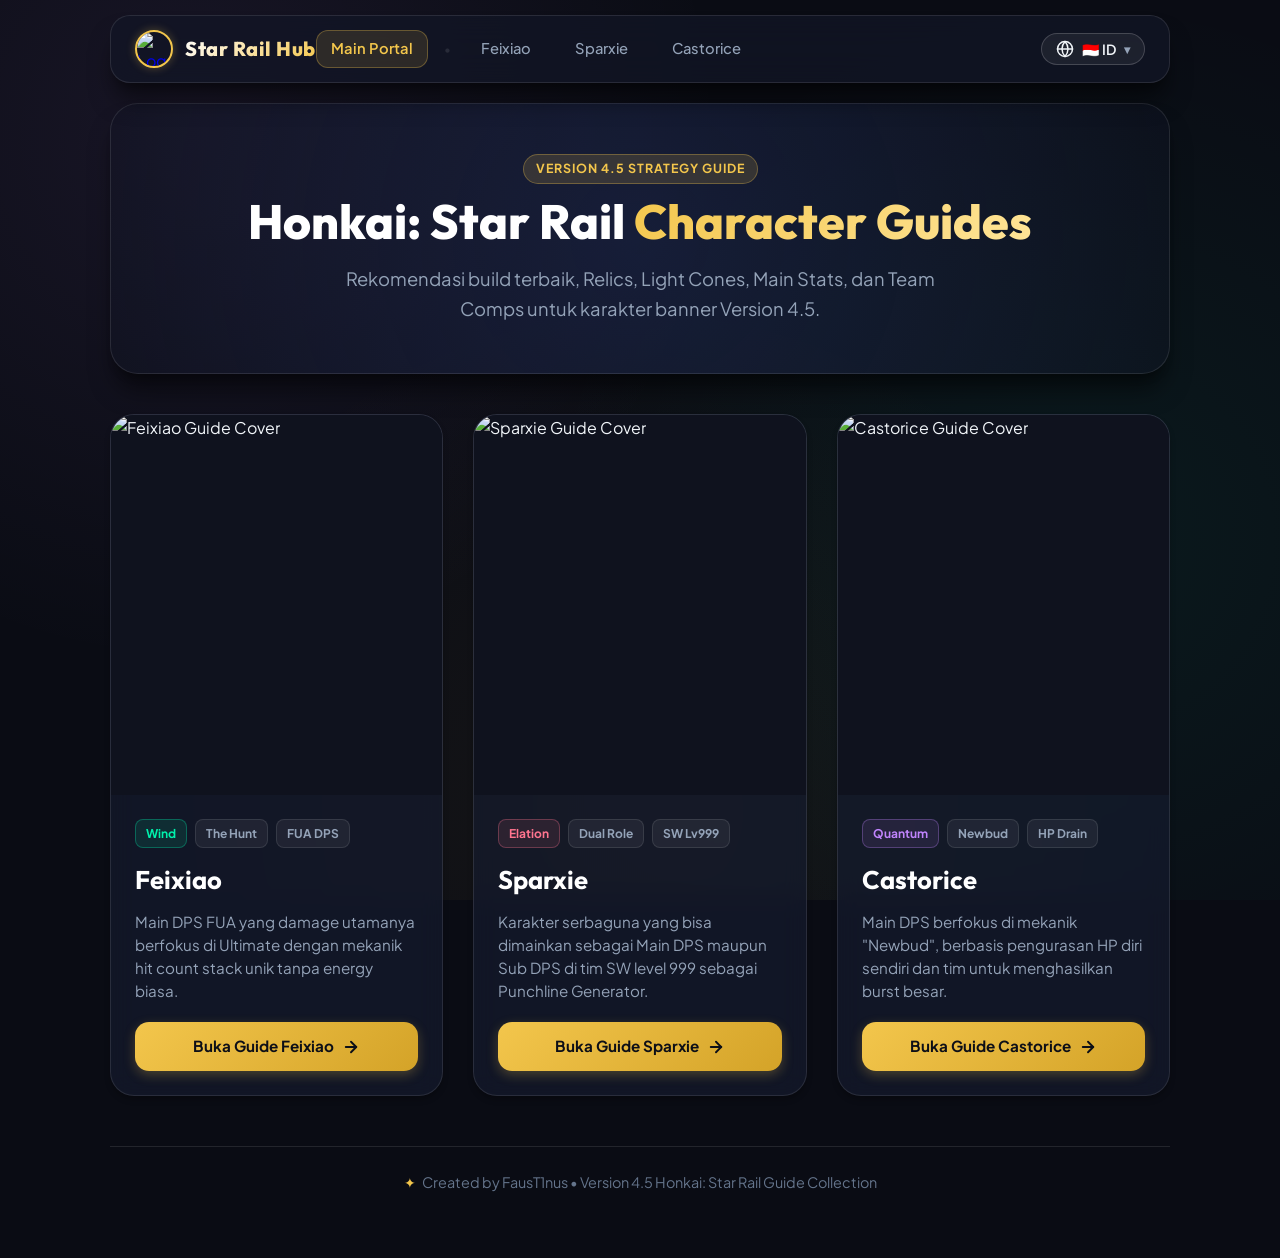
==== index.html @ 28f99902 "Change Languange ID/EN" ====
<!DOCTYPE html>
<html lang="id">
<head>
    <meta charset="UTF-8">
    <meta name="viewport" content="width=device-width, initial-scale=1.0">
    <link rel="icon" type="image/x-icon" href="Gambar/1050245295327416390.webp">
    <title>Star Rail Guide Hub - Version 4.5</title>
    <link rel="stylesheet" href="Char/style.css">
    <script src="Char/lang.js" defer></script>
</head>
<body>

    <div class="container">
        <!-- Header & Nav Bar -->
        <header>
            <div class="nav-bar">
                <a href="index.html" class="brand">
                    <img src="Gambar/1050245295327416390.webp" alt="Logo" class="brand-icon">
                    <span class="brand-title" data-i18n="brand_title">Star Rail Hub</span>
                </a>
                <nav>
                    <a href="index.html" class="active" data-i18n="nav_main">Main Portal</a>
                    <span class="nav-divider">•</span>
                    <a href="Char/Feixiao.html" data-i18n="nav_feixiao">Feixiao</a>
                    <a href="Char/Sparxie.html" data-i18n="nav_sparxie">Sparxie</a>
                    <a href="Char/Castorice.html" data-i18n="nav_castorice">Castorice</a>
                </nav>
            </div>
        </header>

        <!-- Main Hero Banner -->
        <div class="hero-banner">
            <span class="badge" data-i18n="main_badge">Version 4.5 Strategy Guide</span>
            <h1 data-i18n-html="main_hero_title">Honkai: Star Rail <span>Character Guides</span></h1>
            <p data-i18n="main_hero_desc">Rekomendasi build terbaik, Relics, Light Cones, Main Stats, dan Team Comps untuk karakter banner Version 4.5.</p>
        </div>

        <!-- Character Showcase Cards Grid -->
        <main>
            <div class="card-grid">
                <!-- Feixiao Card -->
                <div class="char-card">
                    <div class="char-card-img-wrap">
                        <img src="Gambar/Template Guide.png" alt="Feixiao Guide Cover">
                    </div>
                    <div class="char-card-content">
                        <div class="char-card-tags">
                            <span class="tag wind">Wind</span>
                            <span class="tag">The Hunt</span>
                            <span class="tag">FUA DPS</span>
                        </div>
                        <h2 class="char-card-title">Feixiao</h2>
                        <p class="char-card-desc" data-i18n="feixiao_card_desc">Main DPS FUA yang damage utamanya berfokus di Ultimate dengan mekanik hit count stack unik tanpa energy biasa.</p>
                        <a href="Char/Feixiao.html" class="btn-primary" data-i18n="feixiao_btn">
                            <span class="btn-text">Buka Guide Feixiao</span>
                            <svg width="18" height="18" viewBox="0 0 24 24" fill="none" stroke="currentColor" stroke-width="2.5" stroke-linecap="round" stroke-linejoin="round">
                                <line x1="5" y1="12" x2="19" y2="12"></line>
                                <polyline points="12 5 19 12 12 19"></polyline>
                            </svg>
                        </a>
                    </div>
                </div>

                <!-- Sparxie Card -->
                <div class="char-card">
                    <div class="char-card-img-wrap">
                        <img src="Gambar/a.Template Guide Cover.png" alt="Sparxie Guide Cover">
                    </div>
                    <div class="char-card-content">
                        <div class="char-card-tags">
                            <span class="tag elation">Elation</span>
                            <span class="tag">Dual Role</span>
                            <span class="tag">SW Lv999</span>
                        </div>
                        <h2 class="char-card-title">Sparxie</h2>
                        <p class="char-card-desc" data-i18n="sparxie_card_desc">Karakter serbaguna yang bisa dimainkan sebagai Main DPS maupun Sub DPS di tim SW level 999 sebagai Punchline Generator.</p>
                        <a href="Char/Sparxie.html" class="btn-primary" data-i18n="sparxie_btn">
                            <span class="btn-text">Buka Guide Sparxie</span>
                            <svg width="18" height="18" viewBox="0 0 24 24" fill="none" stroke="currentColor" stroke-width="2.5" stroke-linecap="round" stroke-linejoin="round">
                                <line x1="5" y1="12" x2="19" y2="12"></line>
                                <polyline points="12 5 19 12 12 19"></polyline>
                            </svg>
                        </a>
                    </div>
                </div>

                <!-- Castorice Card -->
                <div class="char-card">
                    <div class="char-card-img-wrap">
                        <img src="Gambar/cas.png" alt="Castorice Guide Cover">
                    </div>
                    <div class="char-card-content">
                        <div class="char-card-tags">
                            <span class="tag quantum">Quantum</span>
                            <span class="tag">Newbud</span>
                            <span class="tag">HP Drain</span>
                        </div>
                        <h2 class="char-card-title">Castorice</h2>
                        <p class="char-card-desc" data-i18n="castorice_card_desc">Main DPS berfokus di mekanik "Newbud", berbasis pengurasan HP diri sendiri dan tim untuk menghasilkan burst besar.</p>
                        <a href="Char/Castorice.html" class="btn-primary" data-i18n="castorice_btn">
                            <span class="btn-text">Buka Guide Castorice</span>
                            <svg width="18" height="18" viewBox="0 0 24 24" fill="none" stroke="currentColor" stroke-width="2.5" stroke-linecap="round" stroke-linejoin="round">
                                <line x1="5" y1="12" x2="19" y2="12"></line>
                                <polyline points="12 5 19 12 12 19"></polyline>
                            </svg>
                        </a>
                    </div>
                </div>
            </div>
        </main>

        <!-- Footer -->
        <footer>
            <p data-i18n="main_footer">Created by FausT1nus • Version 4.5 Honkai: Star Rail Guide Collection</p>
        </footer>
    </div>

</body>
</html>
---- Char/style.css ----
@import url('https://fonts.googleapis.com/css2?family=Outfit:wght@400;500;600;700;800&family=Plus+Jakarta+Sans:wght@400;500;600;700&display=swap');

:root {
  --bg-primary: #0a0c14;
  --bg-secondary: #121626;
  --bg-card: rgba(22, 28, 48, 0.65);
  --bg-card-hover: rgba(30, 38, 66, 0.85);
  --border-color: rgba(255, 255, 255, 0.1);
  --border-glow: rgba(0, 242, 173, 0.3);
  
  --text-main: #f1f5f9;
  --text-muted: #94a3b8;
  --text-dim: #64748b;
  
  --accent-gold: #f3c64c;
  --accent-gold-glow: rgba(243, 198, 76, 0.3);
  --accent-cyan: #00f2ad;
  --accent-purple: #c084fc;
  --accent-rose: #ff477e;

  --font-heading: 'Outfit', sans-serif;
  --font-body: 'Plus Jakarta Sans', sans-serif;

  --shadow-sm: 0 4px 6px -1px rgba(0, 0, 0, 0.3);
  --shadow-lg: 0 20px 25px -5px rgba(0, 0, 0, 0.5), 0 8px 10px -6px rgba(0, 0, 0, 0.3);
  --shadow-glow: 0 0 25px rgba(243, 198, 76, 0.15);
}

/* Reset & Base Styles */
* {
  box-sizing: border-box;
  margin: 0;
  padding: 0;
  scroll-behavior: smooth;
}

body {
  font-family: var(--font-body);
  background-color: var(--bg-primary);
  background-image: 
    radial-gradient(circle at 15% 15%, rgba(192, 132, 252, 0.08) 0%, transparent 40%),
    radial-gradient(circle at 85% 60%, rgba(0, 242, 173, 0.06) 0%, transparent 45%),
    radial-gradient(circle at 50% 90%, rgba(243, 198, 76, 0.05) 0%, transparent 50%);
  background-attachment: fixed;
  color: var(--text-main);
  line-height: 1.6;
  min-height: 100vh;
  padding-bottom: 40px;
}

/* Layout Container */
.container {
  max-width: 1100px;
  margin: 0 auto;
  padding: 0 20px;
}

/* Header & Navigation */
header {
  position: sticky;
  top: 15px;
  z-index: 100;
  margin-bottom: 35px;
}

.nav-bar {
  background: rgba(18, 22, 38, 0.75);
  backdrop-filter: blur(16px);
  -webkit-backdrop-filter: blur(16px);
  border: 1px solid var(--border-color);
  border-radius: 20px;
  padding: 14px 24px;
  display: flex;
  align-items: center;
  justify-content: space-between;
  box-shadow: var(--shadow-lg);
}

.brand {
  display: flex;
  align-items: center;
  gap: 12px;
  text-decoration: none;
}

.brand-icon {
  width: 38px;
  height: 38px;
  border-radius: 50%;
  object-fit: cover;
  border: 2px solid var(--accent-gold);
  box-shadow: 0 0 10px var(--accent-gold-glow);
}

.brand-title {
  font-family: var(--font-heading);
  font-weight: 800;
  font-size: 1.25rem;
  background: linear-gradient(135deg, #ffffff 0%, var(--accent-gold) 100%);
  -webkit-background-clip: text;
  -webkit-text-fill-color: transparent;
  letter-spacing: 0.5px;
}

nav {
  display: flex;
  flex-wrap: wrap;
  gap: 8px 16px;
  align-items: center;
}

nav a {
  color: var(--text-muted);
  text-decoration: none;
  font-weight: 500;
  font-size: 0.92rem;
  padding: 6px 14px;
  border-radius: 12px;
  transition: all 0.25s ease;
  position: relative;
}

nav a:hover {
  color: #ffffff;
  background: rgba(255, 255, 255, 0.08);
  transform: translateY(-1px);
}

nav a.active {
  color: var(--accent-gold);
  background: rgba(243, 198, 76, 0.12);
  border: 1px solid rgba(243, 198, 76, 0.3);
  font-weight: 600;
}

.nav-divider {
  color: var(--border-color);
  font-size: 0.8rem;
  user-select: none;
}

/* Page Titles & Headers */
.page-header {
  text-align: center;
  margin-bottom: 40px;
  padding: 30px 20px;
  background: var(--bg-card);
  backdrop-filter: blur(12px);
  border: 1px solid var(--border-color);
  border-radius: 24px;
  position: relative;
  overflow: hidden;
  box-shadow: var(--shadow-lg);
}

.page-header::before {
  content: '';
  position: absolute;
  top: 0;
  left: 0;
  right: 0;
  height: 3px;
  background: linear-gradient(90deg, var(--accent-cyan), var(--accent-gold), var(--accent-purple));
}

.page-header h1 {
  font-family: var(--font-heading);
  font-size: 2.5rem;
  font-weight: 800;
  letter-spacing: -0.5px;
  margin-bottom: 12px;
  background: linear-gradient(135deg, #ffffff 30%, #cbd5e1 100%);
  -webkit-background-clip: text;
  -webkit-text-fill-color: transparent;
}

.badge {
  display: inline-block;
  padding: 4px 12px;
  border-radius: 20px;
  font-size: 0.78rem;
  font-weight: 700;
  text-transform: uppercase;
  letter-spacing: 1px;
  background: rgba(243, 198, 76, 0.15);
  color: var(--accent-gold);
  border: 1px solid rgba(243, 198, 76, 0.3);
  margin-bottom: 10px;
}

/* Character Showcase Grid (Main Page) */
.hero-banner {
  text-align: center;
  padding: 50px 20px;
  margin-bottom: 40px;
  background: radial-gradient(circle at center, rgba(30, 41, 79, 0.6) 0%, rgba(18, 22, 38, 0.4) 100%);
  border-radius: 28px;
  border: 1px solid var(--border-color);
  box-shadow: var(--shadow-lg);
}

.hero-banner h1 {
  font-family: var(--font-heading);
  font-size: 3rem;
  font-weight: 800;
  color: #ffffff;
  margin-bottom: 15px;
  line-height: 1.15;
}

.hero-banner h1 span {
  background: linear-gradient(135deg, var(--accent-gold), #ffe599);
  -webkit-background-clip: text;
  -webkit-text-fill-color: transparent;
}

.hero-banner p {
  color: var(--text-muted);
  font-size: 1.15rem;
  max-width: 650px;
  margin: 0 auto;
}

.card-grid {
  display: grid;
  grid-template-columns: repeat(auto-fit, minmax(320px, 1fr));
  gap: 30px;
  margin-bottom: 40px;
}

.char-card {
  background: var(--bg-card);
  backdrop-filter: blur(12px);
  border: 1px solid var(--border-color);
  border-radius: 24px;
  overflow: hidden;
  transition: all 0.35s cubic-bezier(0.4, 0, 0.2, 1);
  display: flex;
  flex-direction: column;
  box-shadow: var(--shadow-sm);
  position: relative;
}

.char-card:hover {
  transform: translateY(-8px);
  background: var(--bg-card-hover);
  border-color: rgba(243, 198, 76, 0.4);
  box-shadow: var(--shadow-lg), 0 0 25px rgba(243, 198, 76, 0.15);
}

.char-card-img-wrap {
  width: 100%;
  height: 380px;
  overflow: hidden;
  position: relative;
  background: #0f121e;
}

.char-card-img-wrap img {
  width: 100%;
  height: 100%;
  object-fit: cover;
  object-position: top center;
  transition: transform 0.5s ease;
}

.char-card:hover .char-card-img-wrap img {
  transform: scale(1.05);
}

.char-card-content {
  padding: 24px;
  display: flex;
  flex-direction: column;
  flex-grow: 1;
}

.char-card-tags {
  display: flex;
  gap: 8px;
  margin-bottom: 12px;
}

.tag {
  font-size: 0.75rem;
  font-weight: 700;
  padding: 4px 10px;
  border-radius: 8px;
  background: rgba(255, 255, 255, 0.06);
  border: 1px solid rgba(255, 255, 255, 0.1);
  color: var(--text-muted);
}

.tag.wind { color: #00f2ad; border-color: rgba(0, 242, 173, 0.3); background: rgba(0, 242, 173, 0.1); }
.tag.elation { color: #ff758f; border-color: rgba(255, 117, 143, 0.3); background: rgba(255, 117, 143, 0.1); }
.tag.quantum { color: #c084fc; border-color: rgba(192, 132, 252, 0.3); background: rgba(192, 132, 252, 0.1); }

.char-card-title {
  font-family: var(--font-heading);
  font-size: 1.6rem;
  font-weight: 700;
  color: #ffffff;
  margin-bottom: 10px;
}

.char-card-desc {
  color: var(--text-muted);
  font-size: 0.95rem;
  line-height: 1.5;
  margin-bottom: 20px;
  flex-grow: 1;
}

.btn-primary {
  display: inline-flex;
  align-items: center;
  justify-content: center;
  gap: 8px;
  width: 100%;
  padding: 12px 20px;
  border-radius: 14px;
  background: linear-gradient(135deg, var(--accent-gold) 0%, #d4a328 100%);
  color: #0d0f17;
  font-weight: 700;
  font-size: 0.95rem;
  text-decoration: none;
  transition: all 0.25s ease;
  box-shadow: 0 4px 12px rgba(243, 198, 76, 0.25);
}

.btn-primary:hover {
  filter: brightness(1.15);
  transform: translateY(-2px);
  box-shadow: 0 6px 18px rgba(243, 198, 76, 0.4);
}

/* Single Character Details Layout */
.cover-hero {
  display: flex;
  flex-direction: column;
  align-items: center;
  text-align: center;
  gap: 20px;
  padding: 30px;
}

@media (min-width: 768px) {
  .cover-hero {
    flex-direction: row;
    text-align: left;
  }
}

.cover-image-frame {
  width: 240px;
  height: 320px;
  border-radius: 20px;
  overflow: hidden;
  border: 2px solid var(--accent-gold);
  box-shadow: var(--shadow-lg), 0 0 20px var(--accent-gold-glow);
  flex-shrink: 0;
}

.cover-image-frame img {
  width: 100%;
  height: 100%;
  object-fit: cover;
}

.cover-hero-info {
  flex-grow: 1;
}

.intro-lead {
  font-size: 1.1rem;
  color: var(--text-main);
  background: rgba(255, 255, 255, 0.03);
  padding: 18px 24px;
  border-radius: 16px;
  border-left: 4px solid var(--accent-gold);
  margin-top: 15px;
  box-shadow: var(--shadow-sm);
}

/* Sections & Article */
article {
  display: flex;
  flex-direction: column;
  gap: 28px;
}

section {
  background: var(--bg-card);
  backdrop-filter: blur(12px);
  border: 1px solid var(--border-color);
  border-radius: 20px;
  padding: 28px;
  box-shadow: var(--shadow-sm);
  transition: border-color 0.3s ease;
}

section:hover {
  border-color: rgba(255, 255, 255, 0.18);
}

section h2 {
  font-family: var(--font-heading);
  font-size: 1.45rem;
  font-weight: 700;
  color: #ffffff;
  margin-bottom: 18px;
  display: flex;
  align-items: center;
  gap: 10px;
}

section h2::before {
  content: '';
  display: inline-block;
  width: 8px;
  height: 20px;
  background: var(--accent-gold);
  border-radius: 4px;
}

hr {
  display: none; /* Hide default hr lines in favor of styled card gaps */
}

/* Lists Styling (Ordered & Unordered) */
ol, ul {
  padding-left: 0;
  list-style: none;
  display: flex;
  flex-direction: column;
  gap: 10px;
}

ol {
  counter-reset: item-counter;
}

ol li {
  counter-increment: item-counter;
  position: relative;
  padding: 12px 16px 12px 50px;
  background: rgba(255, 255, 255, 0.03);
  border: 1px solid rgba(255, 255, 255, 0.06);
  border-radius: 12px;
  font-weight: 500;
  transition: background 0.2s ease;
}

ol li::before {
  content: counter(item-counter);
  position: absolute;
  left: 14px;
  top: 50%;
  transform: translateY(-50%);
  width: 24px;
  height: 24px;
  border-radius: 50%;
  background: rgba(243, 198, 76, 0.15);
  color: var(--accent-gold);
  border: 1px solid rgba(243, 198, 76, 0.4);
  font-weight: 700;
  font-size: 0.8rem;
  display: flex;
  align-items: center;
  justify-content: center;
}

ol li:hover {
  background: rgba(255, 255, 255, 0.06);
}

ul.chips-list, section#Team-Recommendations ul {
  display: flex;
  flex-wrap: wrap;
  flex-direction: row;
  gap: 12px;
}

ul.chips-list li, section#Team-Recommendations ul li {
  background: rgba(255, 255, 255, 0.05);
  border: 1px solid rgba(255, 255, 255, 0.1);
  padding: 10px 18px;
  border-radius: 30px;
  font-weight: 600;
  color: #ffffff;
  display: inline-flex;
  align-items: center;
  gap: 8px;
  transition: all 0.25s ease;
  box-shadow: 0 2px 4px rgba(0, 0, 0, 0.2);
}

ul.chips-list li:hover, section#Team-Recommendations ul li:hover {
  background: rgba(243, 198, 76, 0.15);
  border-color: var(--accent-gold);
  color: var(--accent-gold);
  transform: translateY(-2px);
}

/* Tables Styling */
table {
  width: 100%;
  border-collapse: separate;
  border-spacing: 0;
  border-radius: 14px;
  overflow: hidden;
  border: 1px solid var(--border-color) !important;
  margin-top: 10px;
}

thead {
  background: rgba(30, 41, 79, 0.8);
}

th {
  font-family: var(--font-heading);
  color: var(--accent-gold);
  font-weight: 700;
  text-transform: uppercase;
  font-size: 0.85rem;
  letter-spacing: 0.5px;
  padding: 14px 16px;
  text-align: left;
  border-bottom: 1px solid var(--border-color);
}

td, tbody th {
  padding: 14px 16px;
  border-bottom: 1px solid rgba(255, 255, 255, 0.05);
  font-size: 0.95rem;
  color: var(--text-main);
  text-align: left;
}

tbody tr {
  background: rgba(255, 255, 255, 0.02);
  transition: background 0.2s ease;
}

tbody tr:nth-child(even) {
  background: rgba(255, 255, 255, 0.04);
}

tbody tr:hover {
  background: rgba(243, 198, 76, 0.06);
}

tbody tr:last-child td, tbody tr:last-child th {
  border-bottom: none;
}

/* Notes & Warnings */
.note-box, note, p note, summary {
  display: block;
  margin-top: 10px;
  padding: 10px 14px;
  background: rgba(0, 242, 173, 0.08);
  border: 1px solid rgba(0, 242, 173, 0.25);
  border-radius: 10px;
  color: var(--accent-cyan);
  font-size: 0.88rem;
  font-weight: 500;
}

/* Eidolon Formula & Texts */
section#Eidolon p {
  margin-bottom: 8px;
}

section#Eidolon p:first-of-type {
  font-family: var(--font-heading);
  font-size: 1.2rem;
  font-weight: 700;
  color: var(--accent-gold);
  background: rgba(243, 198, 76, 0.1);
  padding: 8px 16px;
  border-radius: 10px;
  display: inline-block;
}

/* Footer */
footer {
  margin-top: 50px;
  padding: 24px;
  text-align: center;
  color: var(--text-dim);
  font-size: 0.9rem;
  border-top: 1px solid var(--border-color);
}

footer p {
  display: inline-flex;
  align-items: center;
  gap: 6px;
}

footer p::before {
  content: '✦';
  color: var(--accent-gold);
}

/* Responsive Styles */
@media (max-width: 640px) {
  .nav-bar {
    flex-direction: column;
    gap: 12px;
    align-items: flex-start;
  }
  
  nav {
    width: 100%;
    overflow-x: auto;
    white-space: nowrap;
    padding-bottom: 4px;
  }
  
  .page-header h1 {
    font-size: 1.8rem;
  }
  
  .hero-banner h1 {
    font-size: 2rem;
  }
}

/* Language Switcher Pop-out Trigger Button */
.lang-switcher {
  display: flex;
  align-items: center;
  margin-left: auto;
}

.lang-popout-btn {
  background: rgba(255, 255, 255, 0.06);
  border: 1px solid rgba(255, 255, 255, 0.18);
  border-radius: 20px;
  padding: 6px 14px;
  display: inline-flex;
  align-items: center;
  gap: 8px;
  cursor: pointer;
  color: var(--text-main);
  font-family: var(--font-body);
  font-size: 0.88rem;
  font-weight: 600;
  transition: all 0.25s ease;
  user-select: none;
}

.lang-popout-btn:hover, .lang-popout-btn:active {
  background: rgba(243, 198, 76, 0.15);
  border-color: var(--accent-gold);
  color: var(--accent-gold);
  box-shadow: 0 0 14px rgba(243, 198, 76, 0.25);
  transform: translateY(-1px);
}

.lang-caret {
  font-size: 0.75rem;
  color: var(--text-muted);
  transition: transform 0.2s ease;
}

/* Pop-out Modal Overlay */
.lang-modal-backdrop {
  position: fixed;
  top: 0;
  left: 0;
  width: 100vw;
  height: 100vh;
  background: rgba(10, 12, 20, 0.75);
  backdrop-filter: blur(10px);
  -webkit-backdrop-filter: blur(10px);
  z-index: 9999;
  display: flex;
  align-items: center;
  justify-content: center;
  padding: 20px;
  opacity: 1;
  visibility: visible;
  transition: opacity 0.25s ease, visibility 0.25s ease;
}

.lang-modal-backdrop.hidden {
  opacity: 0;
  visibility: hidden;
  pointer-events: none;
}

.lang-modal-card {
  background: #121626;
  border: 1px solid rgba(243, 198, 76, 0.3);
  border-radius: 24px;
  width: 100%;
  max-width: 400px;
  padding: 24px;
  box-shadow: 0 20px 40px rgba(0, 0, 0, 0.7), 0 0 30px rgba(243, 198, 76, 0.15);
  transform: scale(1);
  transition: transform 0.3s cubic-bezier(0.34, 1.56, 0.64, 1);
  position: relative;
}

.lang-modal-backdrop.hidden .lang-modal-card {
  transform: scale(0.92);
}

.lang-modal-header {
  display: flex;
  align-items: center;
  justify-content: space-between;
  margin-bottom: 20px;
  padding-bottom: 12px;
  border-bottom: 1px solid var(--border-color);
}

.lang-modal-title {
  display: flex;
  align-items: center;
  gap: 10px;
  font-family: var(--font-heading);
  font-size: 1.15rem;
  font-weight: 700;
  color: #ffffff;
}

.lang-modal-title svg {
  color: var(--accent-gold);
}

.lang-modal-close {
  background: rgba(255, 255, 255, 0.08);
  border: none;
  color: var(--text-muted);
  font-size: 1.4rem;
  width: 32px;
  height: 32px;
  border-radius: 50%;
  cursor: pointer;
  display: flex;
  align-items: center;
  justify-content: center;
  transition: all 0.2s ease;
}

.lang-modal-close:hover {
  background: rgba(255, 71, 126, 0.2);
  color: var(--accent-rose);
}

.lang-modal-body {
  display: flex;
  flex-direction: column;
  gap: 12px;
}

.lang-select-option {
  display: flex;
  align-items: center;
  gap: 16px;
  padding: 16px 20px;
  background: rgba(255, 255, 255, 0.03);
  border: 1px solid rgba(255, 255, 255, 0.08);
  border-radius: 16px;
  cursor: pointer;
  text-align: left;
  transition: all 0.25s ease;
  width: 100%;
}

.lang-select-option:hover {
  background: rgba(243, 198, 76, 0.08);
  border-color: rgba(243, 198, 76, 0.3);
  transform: translateX(4px);
}

.lang-select-option.selected {
  background: rgba(243, 198, 76, 0.14);
  border-color: var(--accent-gold);
  box-shadow: 0 0 15px rgba(243, 198, 76, 0.15);
}

.lang-flag {
  font-size: 1.8rem;
  line-height: 1;
}

.lang-text-group {
  display: flex;
  flex-direction: column;
  flex-grow: 1;
}

.lang-primary-name {
  font-family: var(--font-heading);
  font-size: 1rem;
  font-weight: 700;
  color: #ffffff;
}

.lang-select-option.selected .lang-primary-name {
  color: var(--accent-gold);
}

.lang-sub-name {
  font-size: 0.8rem;
  color: var(--text-muted);
}

.lang-check-icon {
  font-size: 1.1rem;
  font-weight: 700;
  color: var(--accent-gold);
  opacity: 0;
  transform: scale(0.5);
  transition: all 0.2s ease;
}

.lang-select-option.selected .lang-check-icon {
  opacity: 1;
  transform: scale(1);
}

/* Mobile Pop-out Bottom Sheet adjustments */
@media (max-width: 640px) {
  .lang-modal-backdrop {
    align-items: flex-end;
    padding: 0;
  }
  
  .lang-modal-card {
    border-bottom-left-radius: 0;
    border-bottom-right-radius: 0;
    border-bottom: none;
    max-width: 100%;
    padding: 24px 20px 36px 20px;
    transform: translateY(0);
    transition: transform 0.3s cubic-bezier(0.32, 0.72, 0, 1);
  }
  
  .lang-modal-backdrop.hidden .lang-modal-card {
    transform: translateY(100%);
  }

  .lang-switcher {
    width: 100%;
    justify-content: flex-end;
    margin-top: 8px;
  }
}
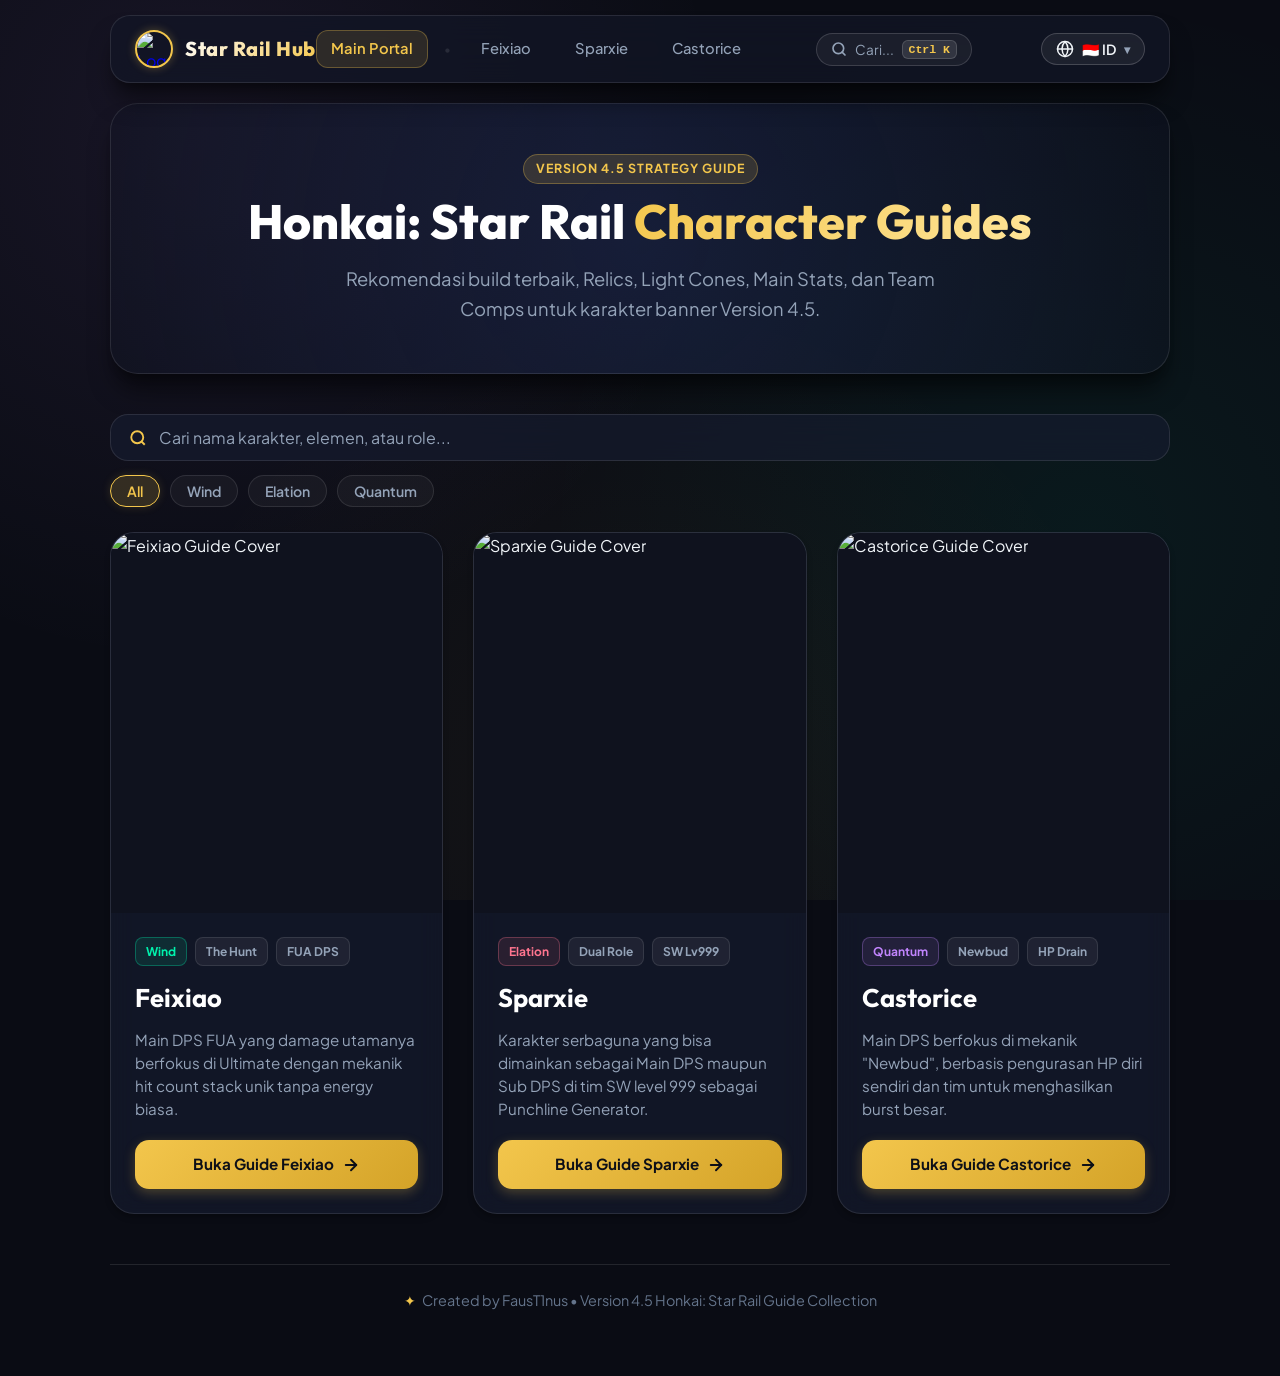
==== commit e9ebad2e: "Search Function" ====
--- a/index.html
+++ b/index.html
@@ -7,6 +7,7 @@
     <title>Star Rail Guide Hub - Version 4.5</title>
     <link rel="stylesheet" href="Char/style.css">
     <script src="Char/lang.js" defer></script>
+    <script src="Char/search.js" defer></script>
 </head>
 <body>
 
--- a/Char/style.css
+++ b/Char/style.css
@@ -853,4 +853,418 @@
   }
 }
 
-
+/* ==================== SEARCH COMPONENT STYLES ==================== */
+
+/* Header Navbar Search Button */
+.nav-search-btn {
+  background: rgba(255, 255, 255, 0.05);
+  border: 1px solid rgba(255, 255, 255, 0.15);
+  border-radius: 20px;
+  padding: 6px 14px;
+  display: inline-flex;
+  align-items: center;
+  gap: 8px;
+  cursor: pointer;
+  color: var(--text-muted);
+  font-family: var(--font-body);
+  font-size: 0.85rem;
+  transition: all 0.25s ease;
+  user-select: none;
+  margin-left: auto;
+  margin-right: 8px;
+}
+
+.nav-search-btn:hover {
+  background: rgba(243, 198, 76, 0.12);
+  border-color: rgba(243, 198, 76, 0.4);
+  color: #ffffff;
+  box-shadow: 0 0 12px rgba(243, 198, 76, 0.2);
+}
+
+.nav-search-kbd {
+  background: rgba(255, 255, 255, 0.1);
+  border: 1px solid rgba(255, 255, 255, 0.15);
+  border-radius: 6px;
+  padding: 2px 6px;
+  font-size: 0.72rem;
+  font-weight: 700;
+  color: var(--accent-gold);
+  font-family: monospace;
+}
+
+@media (max-width: 640px) {
+  .nav-search-kbd {
+    display: none;
+  }
+  .nav-search-btn {
+    margin-left: 0;
+  }
+}
+
+/* Global Search Spotlight Modal */
+.search-modal-backdrop {
+  position: fixed;
+  top: 0;
+  left: 0;
+  width: 100vw;
+  height: 100vh;
+  background: rgba(10, 12, 20, 0.8);
+  backdrop-filter: blur(12px);
+  -webkit-backdrop-filter: blur(12px);
+  z-index: 10000;
+  display: flex;
+  align-items: flex-start;
+  justify-content: center;
+  padding: 80px 20px 20px 20px;
+  opacity: 1;
+  visibility: visible;
+  transition: opacity 0.25s ease, visibility 0.25s ease;
+}
+
+.search-modal-backdrop.hidden {
+  opacity: 0;
+  visibility: hidden;
+  pointer-events: none;
+}
+
+.search-modal-card {
+  background: #121626;
+  border: 1px solid rgba(243, 198, 76, 0.35);
+  border-radius: 24px;
+  width: 100%;
+  max-width: 620px;
+  box-shadow: 0 25px 50px rgba(0, 0, 0, 0.8), 0 0 35px rgba(243, 198, 76, 0.2);
+  overflow: hidden;
+  transform: translateY(0) scale(1);
+  transition: transform 0.3s cubic-bezier(0.34, 1.56, 0.64, 1);
+  display: flex;
+  flex-direction: column;
+  max-height: 80vh;
+}
+
+.search-modal-backdrop.hidden .search-modal-card {
+  transform: translateY(-20px) scale(0.95);
+}
+
+.search-input-header {
+  display: flex;
+  align-items: center;
+  gap: 12px;
+  padding: 18px 24px;
+  border-bottom: 1px solid var(--border-color);
+  position: relative;
+}
+
+.search-icon {
+  color: var(--accent-gold);
+  flex-shrink: 0;
+}
+
+.search-input-header input {
+  width: 100%;
+  background: transparent;
+  border: none;
+  outline: none;
+  font-family: var(--font-body);
+  font-size: 1.1rem;
+  color: #ffffff;
+}
+
+.search-input-header input::placeholder {
+  color: var(--text-dim);
+}
+
+.search-close-btn {
+  background: rgba(255, 255, 255, 0.08);
+  border: none;
+  color: var(--text-muted);
+  font-size: 1.3rem;
+  width: 32px;
+  height: 32px;
+  border-radius: 50%;
+  cursor: pointer;
+  display: flex;
+  align-items: center;
+  justify-content: center;
+  transition: all 0.2s ease;
+  flex-shrink: 0;
+}
+
+.search-close-btn:hover {
+  background: rgba(255, 71, 126, 0.2);
+  color: var(--accent-rose);
+}
+
+.search-tags-row {
+  display: flex;
+  gap: 8px;
+  padding: 12px 24px;
+  background: rgba(0, 0, 0, 0.2);
+  border-bottom: 1px solid rgba(255, 255, 255, 0.05);
+}
+
+.search-tag-chip {
+  background: rgba(255, 255, 255, 0.05);
+  border: 1px solid rgba(255, 255, 255, 0.1);
+  color: var(--text-muted);
+  font-family: var(--font-body);
+  font-size: 0.8rem;
+  font-weight: 600;
+  padding: 4px 12px;
+  border-radius: 12px;
+  cursor: pointer;
+  transition: all 0.2s ease;
+}
+
+.search-tag-chip:hover {
+  background: rgba(255, 255, 255, 0.1);
+  color: #ffffff;
+}
+
+.search-tag-chip.active {
+  background: rgba(243, 198, 76, 0.18);
+  border-color: var(--accent-gold);
+  color: var(--accent-gold);
+}
+
+.search-results-list {
+  padding: 12px 16px;
+  overflow-y: auto;
+  display: flex;
+  flex-direction: column;
+  gap: 8px;
+  max-height: 420px;
+}
+
+.search-result-item {
+  display: flex;
+  align-items: center;
+  gap: 16px;
+  padding: 12px 16px;
+  background: rgba(255, 255, 255, 0.02);
+  border: 1px solid rgba(255, 255, 255, 0.06);
+  border-radius: 16px;
+  text-decoration: none;
+  transition: all 0.25s ease;
+}
+
+.search-result-item:hover {
+  background: rgba(243, 198, 76, 0.1);
+  border-color: rgba(243, 198, 76, 0.35);
+  transform: translateX(4px);
+}
+
+.search-item-img-wrap {
+  width: 54px;
+  height: 54px;
+  border-radius: 14px;
+  overflow: hidden;
+  border: 1px solid var(--accent-gold);
+  flex-shrink: 0;
+}
+
+.search-item-img-wrap img {
+  width: 100%;
+  height: 100%;
+  object-fit: cover;
+}
+
+.search-item-info {
+  flex-grow: 1;
+  min-width: 0;
+}
+
+.search-item-header {
+  display: flex;
+  align-items: center;
+  gap: 10px;
+  margin-bottom: 4px;
+}
+
+.search-item-title {
+  font-family: var(--font-heading);
+  font-size: 1.05rem;
+  font-weight: 700;
+  color: #ffffff;
+}
+
+.search-result-item:hover .search-item-title {
+  color: var(--accent-gold);
+}
+
+.search-item-tags {
+  display: flex;
+  gap: 6px;
+}
+
+.search-item-desc {
+  font-size: 0.85rem;
+  color: var(--text-muted);
+  white-space: nowrap;
+  overflow: hidden;
+  text-overflow: ellipsis;
+}
+
+.search-item-arrow {
+  color: var(--text-dim);
+  transition: transform 0.2s ease, color 0.2s ease;
+}
+
+.search-result-item:hover .search-item-arrow {
+  color: var(--accent-gold);
+  transform: translateX(3px);
+}
+
+.search-empty-state {
+  text-align: center;
+  padding: 40px 20px;
+  color: var(--text-muted);
+  display: flex;
+  flex-direction: column;
+  align-items: center;
+  gap: 10px;
+}
+
+.search-empty-state svg {
+  color: var(--text-dim);
+}
+
+.search-modal-footer {
+  padding: 12px 24px;
+  background: rgba(0, 0, 0, 0.25);
+  border-top: 1px solid rgba(255, 255, 255, 0.05);
+  display: flex;
+  gap: 16px;
+  font-size: 0.78rem;
+  color: var(--text-dim);
+}
+
+.search-modal-footer kbd {
+  background: rgba(255, 255, 255, 0.1);
+  padding: 2px 6px;
+  border-radius: 4px;
+  color: var(--text-muted);
+  font-family: monospace;
+}
+
+/* Main Showcase Grid Live Filter Bar */
+.grid-search-container {
+  margin-bottom: 25px;
+  display: flex;
+  flex-direction: column;
+  gap: 14px;
+}
+
+.grid-search-box {
+  position: relative;
+  display: flex;
+  align-items: center;
+  background: var(--bg-card);
+  border: 1px solid var(--border-color);
+  border-radius: 18px;
+  padding: 12px 18px;
+  backdrop-filter: blur(12px);
+  transition: border-color 0.3s ease, box-shadow 0.3s ease;
+}
+
+.grid-search-box:focus-within {
+  border-color: var(--accent-gold);
+  box-shadow: 0 0 20px rgba(243, 198, 76, 0.2);
+}
+
+.grid-search-box svg {
+  color: var(--accent-gold);
+  margin-right: 12px;
+  flex-shrink: 0;
+}
+
+.grid-search-box input {
+  width: 100%;
+  background: transparent;
+  border: none;
+  outline: none;
+  font-family: var(--font-body);
+  font-size: 1rem;
+  color: #ffffff;
+}
+
+.grid-search-box input::placeholder {
+  color: var(--text-muted);
+}
+
+.grid-search-clear {
+  background: rgba(255, 255, 255, 0.1);
+  border: none;
+  color: var(--text-muted);
+  font-size: 1.2rem;
+  width: 26px;
+  height: 26px;
+  border-radius: 50%;
+  cursor: pointer;
+  display: flex;
+  align-items: center;
+  justify-content: center;
+  transition: all 0.2s ease;
+}
+
+.grid-search-clear.hidden {
+  display: none;
+}
+
+.grid-search-clear:hover {
+  background: rgba(255, 71, 126, 0.2);
+  color: var(--accent-rose);
+}
+
+.grid-filter-chips {
+  display: flex;
+  gap: 10px;
+  flex-wrap: wrap;
+}
+
+.filter-chip {
+  background: rgba(255, 255, 255, 0.04);
+  border: 1px solid rgba(255, 255, 255, 0.1);
+  color: var(--text-muted);
+  font-family: var(--font-body);
+  font-size: 0.88rem;
+  font-weight: 600;
+  padding: 6px 16px;
+  border-radius: 20px;
+  cursor: pointer;
+  transition: all 0.25s ease;
+}
+
+.filter-chip:hover {
+  background: rgba(255, 255, 255, 0.08);
+  color: #ffffff;
+}
+
+.filter-chip.active {
+  background: rgba(243, 198, 76, 0.16);
+  border-color: var(--accent-gold);
+  color: var(--accent-gold);
+  box-shadow: 0 0 10px rgba(243, 198, 76, 0.15);
+}
+
+.grid-no-results {
+  grid-column: 1 / -1;
+  background: var(--bg-card);
+  border: 1px solid var(--border-color);
+  border-radius: 20px;
+  padding: 40px 20px;
+  margin-bottom: 30px;
+}
+
+@media (max-width: 640px) {
+  .search-modal-backdrop {
+    padding: 10px;
+    align-items: flex-start;
+  }
+  .search-modal-card {
+    max-height: 90vh;
+  }
+}
+
+
+
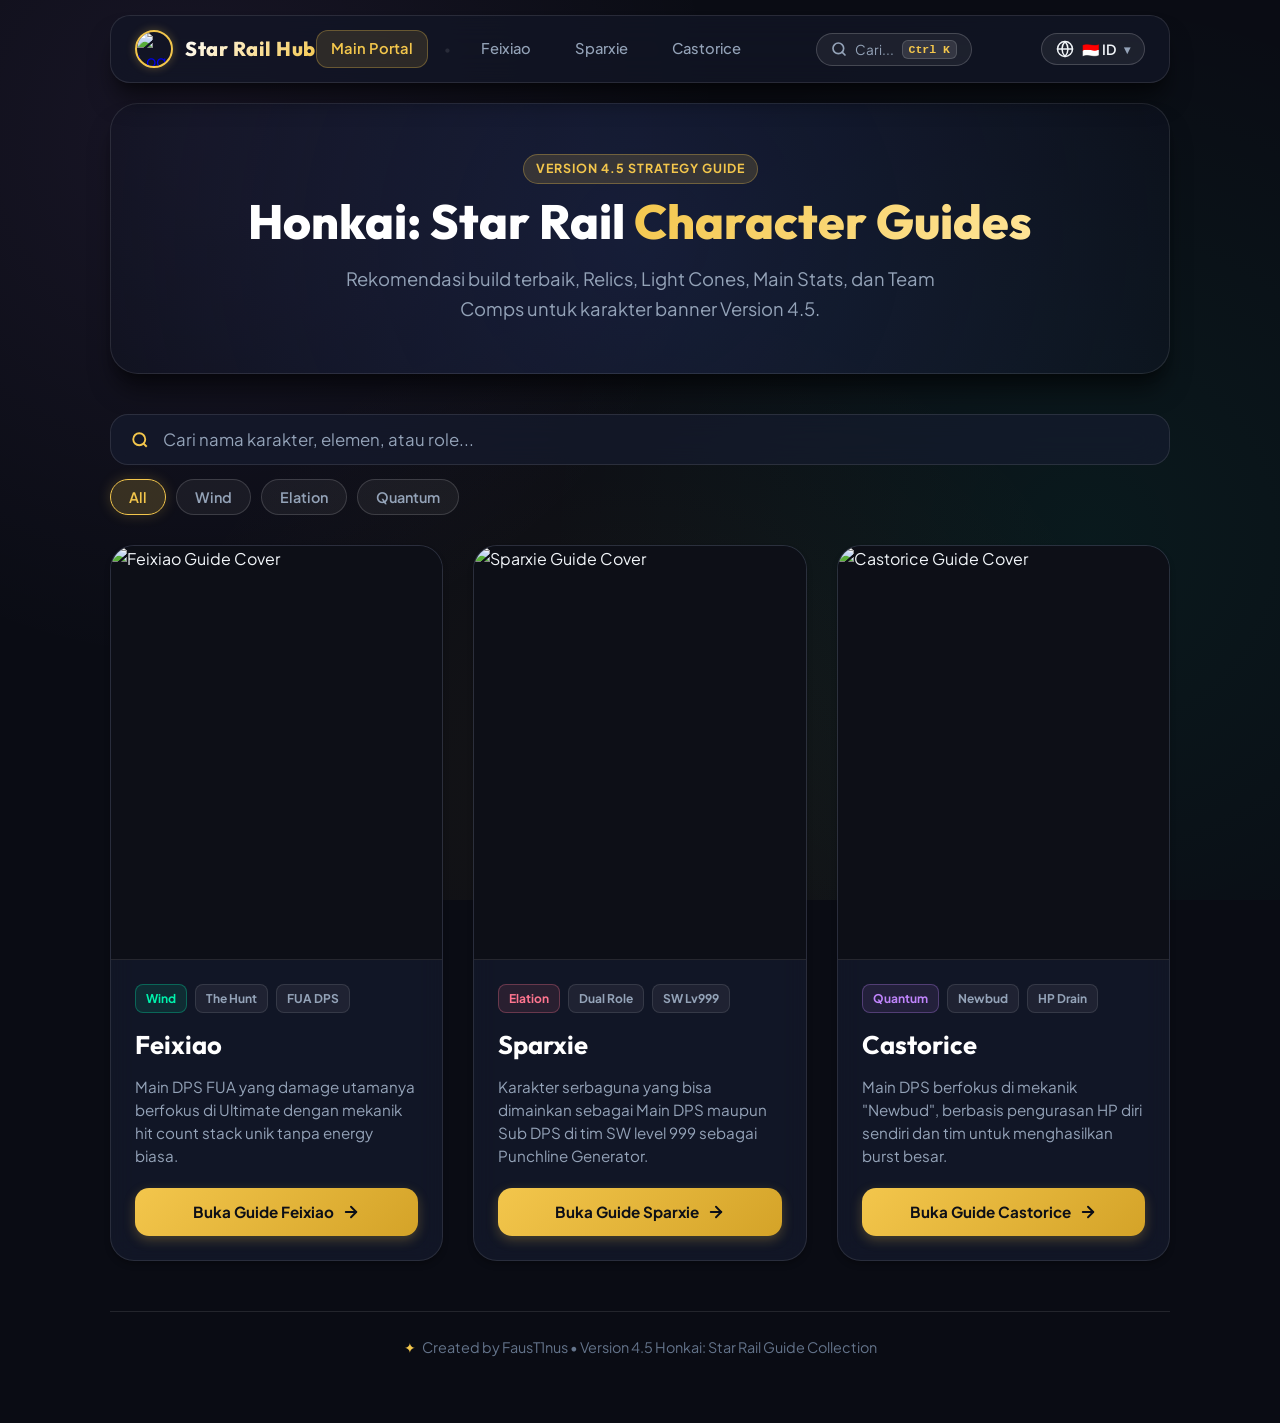
==== commit e5b7cb27: "fix bug image v2" ====
--- a/index.html
+++ b/index.html
@@ -5,7 +5,7 @@
     <meta name="viewport" content="width=device-width, initial-scale=1.0">
     <link rel="icon" type="image/x-icon" href="Gambar/1050245295327416390.webp">
     <title>Star Rail Guide Hub - Version 4.5</title>
-    <link rel="stylesheet" href="Char/style.css">
+    <link rel="stylesheet" href="Char/style.css?v=3">
     <script src="Char/lang.js" defer></script>
     <script src="Char/search.js" defer></script>
 </head>
--- a/Char/style.css
+++ b/Char/style.css
@@ -250,22 +250,27 @@
 
 .char-card-img-wrap {
   width: 100%;
-  height: 380px;
+  aspect-ratio: 4 / 5;
   overflow: hidden;
   position: relative;
-  background: #0f121e;
+  background: #0d0f17;
+  display: flex;
+  align-items: center;
+  justify-content: center;
+  border-bottom: 1px solid var(--border-color);
 }
 
 .char-card-img-wrap img {
   width: 100%;
   height: 100%;
-  object-fit: cover;
-  object-position: top center;
-  transition: transform 0.5s ease;
+  object-fit: contain !important;
+  object-position: center;
+  transition: none !important;
+  transform: none !important;
 }
 
 .char-card:hover .char-card-img-wrap img {
-  transform: scale(1.05);
+  transform: none !important;
 }
 
 .char-card-content {
@@ -352,19 +357,23 @@
 }
 
 .cover-image-frame {
-  width: 240px;
-  height: 320px;
+  width: 320px;
+  max-width: 100%;
+  aspect-ratio: 4 / 5;
   border-radius: 20px;
   overflow: hidden;
   border: 2px solid var(--accent-gold);
   box-shadow: var(--shadow-lg), 0 0 20px var(--accent-gold-glow);
   flex-shrink: 0;
+  background: #0d0f17;
 }
 
 .cover-image-frame img {
   width: 100%;
   height: 100%;
-  object-fit: cover;
+  object-fit: contain !important;
+  transform: none !important;
+  transition: none !important;
 }
 
 .cover-hero-info {
@@ -855,30 +864,41 @@
 
 /* ==================== SEARCH COMPONENT STYLES ==================== */
 
+/* Prevent image zoom on search or hover */
+.char-card-img-wrap img,
+.search-item-img-wrap img,
+.char-card:hover .char-card-img-wrap img,
+.search-result-item:hover .search-item-img-wrap img {
+  transform: none !important;
+  transition: none !important;
+}
+
 /* Header Navbar Search Button */
 .nav-search-btn {
-  background: rgba(255, 255, 255, 0.05);
-  border: 1px solid rgba(255, 255, 255, 0.15);
-  border-radius: 20px;
-  padding: 6px 14px;
+  background: rgba(255, 255, 255, 0.06) !important;
+  border: 1px solid rgba(255, 255, 255, 0.18) !important;
+  border-radius: 20px !important;
+  padding: 6px 14px !important;
   display: inline-flex;
   align-items: center;
   gap: 8px;
   cursor: pointer;
-  color: var(--text-muted);
-  font-family: var(--font-body);
+  color: var(--text-muted) !important;
+  font-family: var(--font-body) !important;
   font-size: 0.85rem;
   transition: all 0.25s ease;
   user-select: none;
   margin-left: auto;
   margin-right: 8px;
+  -webkit-appearance: none;
+  appearance: none;
 }
 
 .nav-search-btn:hover {
-  background: rgba(243, 198, 76, 0.12);
-  border-color: rgba(243, 198, 76, 0.4);
-  color: #ffffff;
-  box-shadow: 0 0 12px rgba(243, 198, 76, 0.2);
+  background: rgba(243, 198, 76, 0.15) !important;
+  border-color: var(--accent-gold) !important;
+  color: var(--accent-gold) !important;
+  box-shadow: 0 0 12px rgba(243, 198, 76, 0.25);
 }
 
 .nav-search-kbd {
@@ -908,7 +928,7 @@
   left: 0;
   width: 100vw;
   height: 100vh;
-  background: rgba(10, 12, 20, 0.8);
+  background: rgba(10, 12, 20, 0.85);
   backdrop-filter: blur(12px);
   -webkit-backdrop-filter: blur(12px);
   z-index: 10000;
@@ -953,6 +973,7 @@
   padding: 18px 24px;
   border-bottom: 1px solid var(--border-color);
   position: relative;
+  background: rgba(18, 22, 38, 0.9);
 }
 
 .search-icon {
@@ -962,16 +983,19 @@
 
 .search-input-header input {
   width: 100%;
-  background: transparent;
-  border: none;
-  outline: none;
-  font-family: var(--font-body);
-  font-size: 1.1rem;
-  color: #ffffff;
+  background: transparent !important;
+  border: none !important;
+  outline: none !important;
+  font-family: var(--font-body) !important;
+  font-size: 1.1rem !important;
+  color: #ffffff !important;
+  -webkit-appearance: none;
+  appearance: none;
+  box-shadow: none !important;
 }
 
 .search-input-header input::placeholder {
-  color: var(--text-dim);
+  color: var(--text-dim) !important;
 }
 
 .search-close-btn {
@@ -988,6 +1012,8 @@
   justify-content: center;
   transition: all 0.2s ease;
   flex-shrink: 0;
+  -webkit-appearance: none;
+  appearance: none;
 }
 
 .search-close-btn:hover {
@@ -999,32 +1025,34 @@
   display: flex;
   gap: 8px;
   padding: 12px 24px;
-  background: rgba(0, 0, 0, 0.2);
+  background: rgba(0, 0, 0, 0.25);
   border-bottom: 1px solid rgba(255, 255, 255, 0.05);
 }
 
 .search-tag-chip {
-  background: rgba(255, 255, 255, 0.05);
-  border: 1px solid rgba(255, 255, 255, 0.1);
-  color: var(--text-muted);
-  font-family: var(--font-body);
+  background: rgba(255, 255, 255, 0.05) !important;
+  border: 1px solid rgba(255, 255, 255, 0.12) !important;
+  color: var(--text-muted) !important;
+  font-family: var(--font-body) !important;
   font-size: 0.8rem;
   font-weight: 600;
-  padding: 4px 12px;
-  border-radius: 12px;
+  padding: 5px 14px !important;
+  border-radius: 12px !important;
   cursor: pointer;
   transition: all 0.2s ease;
+  -webkit-appearance: none;
+  appearance: none;
 }
 
 .search-tag-chip:hover {
-  background: rgba(255, 255, 255, 0.1);
-  color: #ffffff;
+  background: rgba(255, 255, 255, 0.1) !important;
+  color: #ffffff !important;
 }
 
 .search-tag-chip.active {
-  background: rgba(243, 198, 76, 0.18);
-  border-color: var(--accent-gold);
-  color: var(--accent-gold);
+  background: rgba(243, 198, 76, 0.18) !important;
+  border-color: var(--accent-gold) !important;
+  color: var(--accent-gold) !important;
 }
 
 .search-results-list {
@@ -1041,7 +1069,7 @@
   align-items: center;
   gap: 16px;
   padding: 12px 16px;
-  background: rgba(255, 255, 255, 0.02);
+  background: rgba(255, 255, 255, 0.03);
   border: 1px solid rgba(255, 255, 255, 0.06);
   border-radius: 16px;
   text-decoration: none;
@@ -1055,18 +1083,24 @@
 }
 
 .search-item-img-wrap {
-  width: 54px;
-  height: 54px;
+  width: 60px;
+  height: 60px;
   border-radius: 14px;
   overflow: hidden;
   border: 1px solid var(--accent-gold);
   flex-shrink: 0;
+  background: #0d0f17;
+  display: flex;
+  align-items: center;
+  justify-content: center;
 }
 
 .search-item-img-wrap img {
   width: 100%;
   height: 100%;
-  object-fit: cover;
+  object-fit: contain !important;
+  transform: none !important;
+  transition: none !important;
 }
 
 .search-item-info {
@@ -1147,64 +1181,76 @@
   font-family: monospace;
 }
 
-/* Main Showcase Grid Live Filter Bar */
+/* ==================== MAIN SHOWCASE GRID LIVE FILTER BAR ==================== */
 .grid-search-container {
-  margin-bottom: 25px;
+  margin-bottom: 30px;
   display: flex;
   flex-direction: column;
   gap: 14px;
+  width: 100%;
 }
 
 .grid-search-box {
   position: relative;
   display: flex;
   align-items: center;
-  background: var(--bg-card);
-  border: 1px solid var(--border-color);
-  border-radius: 18px;
-  padding: 12px 18px;
-  backdrop-filter: blur(12px);
+  background: var(--bg-card) !important;
+  border: 1px solid var(--border-color) !important;
+  border-radius: 18px !important;
+  padding: 14px 20px !important;
+  backdrop-filter: blur(16px);
+  -webkit-backdrop-filter: blur(16px);
   transition: border-color 0.3s ease, box-shadow 0.3s ease;
+  width: 100%;
+  box-sizing: border-box;
 }
 
 .grid-search-box:focus-within {
-  border-color: var(--accent-gold);
-  box-shadow: 0 0 20px rgba(243, 198, 76, 0.2);
+  border-color: var(--accent-gold) !important;
+  box-shadow: 0 0 20px rgba(243, 198, 76, 0.25) !important;
 }
 
 .grid-search-box svg {
   color: var(--accent-gold);
-  margin-right: 12px;
+  margin-right: 14px;
   flex-shrink: 0;
 }
 
 .grid-search-box input {
   width: 100%;
-  background: transparent;
-  border: none;
-  outline: none;
-  font-family: var(--font-body);
-  font-size: 1rem;
-  color: #ffffff;
+  background: transparent !important;
+  border: none !important;
+  outline: none !important;
+  font-family: var(--font-body) !important;
+  font-size: 1.05rem !important;
+  color: #ffffff !important;
+  -webkit-appearance: none;
+  appearance: none;
+  box-shadow: none !important;
+  padding: 0 !important;
 }
 
 .grid-search-box input::placeholder {
-  color: var(--text-muted);
+  color: var(--text-muted) !important;
 }
 
 .grid-search-clear {
-  background: rgba(255, 255, 255, 0.1);
-  border: none;
-  color: var(--text-muted);
+  background: rgba(255, 255, 255, 0.1) !important;
+  border: none !important;
+  color: var(--text-muted) !important;
   font-size: 1.2rem;
-  width: 26px;
-  height: 26px;
-  border-radius: 50%;
+  width: 28px;
+  height: 28px;
+  border-radius: 50% !important;
   cursor: pointer;
   display: flex;
   align-items: center;
   justify-content: center;
   transition: all 0.2s ease;
+  flex-shrink: 0;
+  -webkit-appearance: none;
+  appearance: none;
+  padding: 0 !important;
 }
 
 .grid-search-clear.hidden {
@@ -1212,8 +1258,8 @@
 }
 
 .grid-search-clear:hover {
-  background: rgba(255, 71, 126, 0.2);
-  color: var(--accent-rose);
+  background: rgba(255, 71, 126, 0.25) !important;
+  color: var(--accent-rose) !important;
 }
 
 .grid-filter-chips {
@@ -1223,28 +1269,32 @@
 }
 
 .filter-chip {
-  background: rgba(255, 255, 255, 0.04);
-  border: 1px solid rgba(255, 255, 255, 0.1);
-  color: var(--text-muted);
-  font-family: var(--font-body);
-  font-size: 0.88rem;
-  font-weight: 600;
-  padding: 6px 16px;
-  border-radius: 20px;
+  background: rgba(255, 255, 255, 0.05) !important;
+  border: 1px solid rgba(255, 255, 255, 0.15) !important;
+  color: var(--text-muted) !important;
+  font-family: var(--font-body) !important;
+  font-size: 0.9rem !important;
+  font-weight: 600 !important;
+  padding: 8px 18px !important;
+  border-radius: 20px !important;
   cursor: pointer;
   transition: all 0.25s ease;
+  -webkit-appearance: none;
+  appearance: none;
+  outline: none !important;
 }
 
 .filter-chip:hover {
-  background: rgba(255, 255, 255, 0.08);
-  color: #ffffff;
+  background: rgba(255, 255, 255, 0.1) !important;
+  color: #ffffff !important;
+  transform: translateY(-1px);
 }
 
 .filter-chip.active {
-  background: rgba(243, 198, 76, 0.16);
-  border-color: var(--accent-gold);
-  color: var(--accent-gold);
-  box-shadow: 0 0 10px rgba(243, 198, 76, 0.15);
+  background: rgba(243, 198, 76, 0.18) !important;
+  border-color: var(--accent-gold) !important;
+  color: var(--accent-gold) !important;
+  box-shadow: 0 0 14px rgba(243, 198, 76, 0.2) !important;
 }
 
 .grid-no-results {
@@ -1265,6 +1315,3 @@
     max-height: 90vh;
   }
 }
-
-
-
